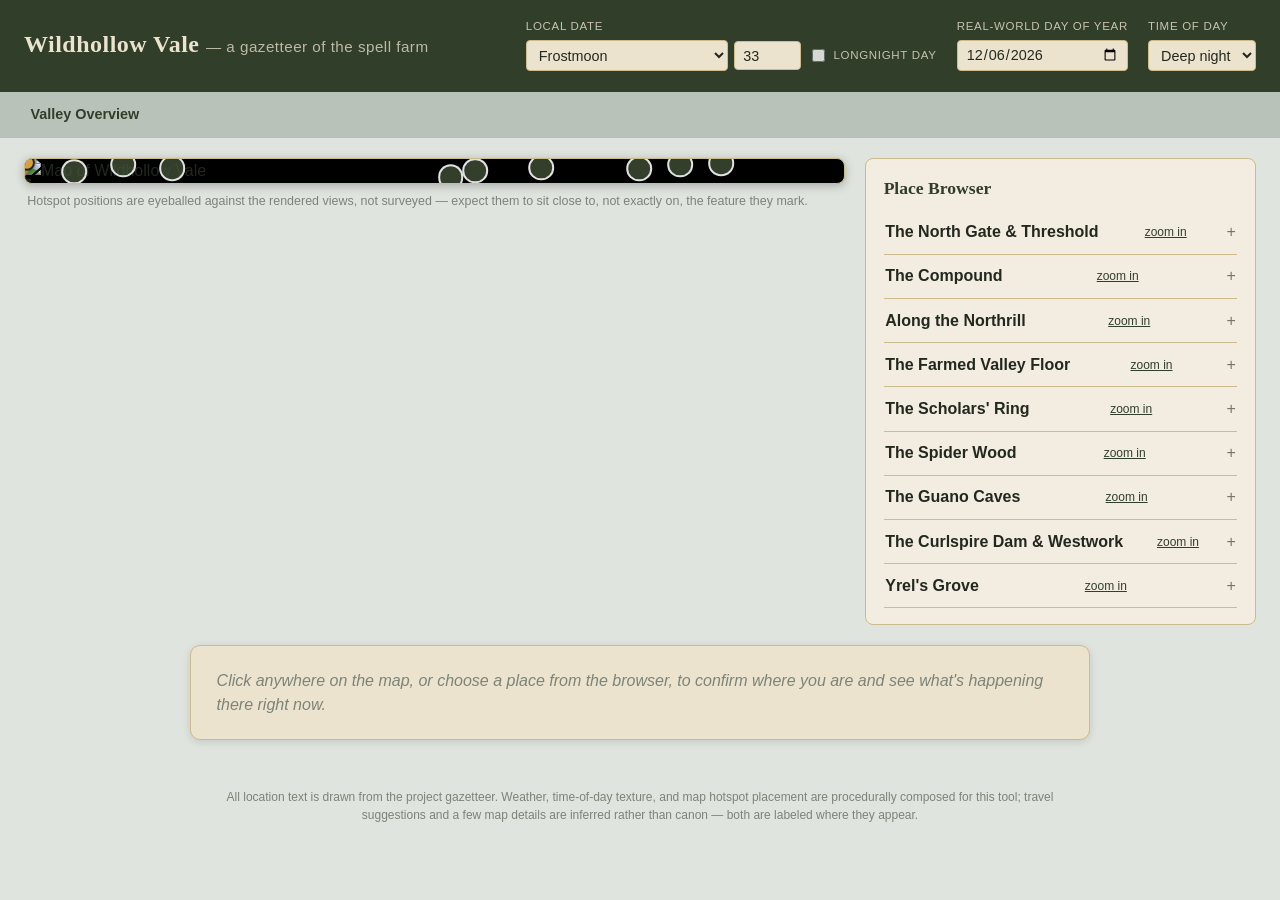
==== index.html @ c8e67093 "Initial draft" ====
<!DOCTYPE html>
<html lang="en">
<head>
<meta charset="UTF-8">
<meta name="viewport" content="width=device-width, initial-scale=1.0">
<title>Wildhollow Vale — Gazetteer</title>
<link rel="stylesheet" href="style.css">
</head>
<body>

<header class="topbar">
  <h1>Wildhollow Vale <span class="subtitle">— a gazetteer of the spell farm</span></h1>

  <div class="controls">
    <div class="control-group" id="date-group">
      <label>Local date</label>
      <div class="date-row">
        <select id="gnome-month"></select>
        <input type="number" id="gnome-day" min="1" max="45" step="1" aria-label="Day of month">
        <label class="longnight-toggle" id="longnight-toggle-wrap" hidden>
          <input type="checkbox" id="longnight-toggle"> Longnight day
        </label>
      </div>
    </div>

    <div class="control-group">
      <label for="real-date">Real-world day of year</label>
      <input type="date" id="real-date">
    </div>

    <div class="control-group">
      <label for="time-of-day">Time of day</label>
      <select id="time-of-day">
        <option value="deep_night">Deep night</option>
        <option value="dawn">Dawn</option>
        <option value="morning">Morning</option>
        <option value="midday">Midday</option>
        <option value="afternoon">Afternoon</option>
        <option value="sundown">Sundown</option>
        <option value="evening">Evening</option>
        <option value="night">Night</option>
      </select>
    </div>
  </div>
</header>

<nav class="breadcrumb" id="breadcrumb" aria-label="Map zoom level">
  <button id="crumb-overview" class="crumb-btn active">Valley Overview</button>
  <span id="crumb-current" class="crumb-current"></span>
</nav>

<main class="layout">

  <section class="map-pane">
    <div class="map-frame" id="map-frame">
      <div id="zoom-target" class="zoom-target">
        <img id="map-image" src="images/north_across_valley.jpg" alt="Map of Wildhollow Vale">
        <div id="hotspot-layer" class="hotspot-layer"></div>
        <button id="marker" class="marker" hidden aria-label="You are here">
          <span class="marker-pin"></span>
          <span class="marker-label" id="marker-label"></span>
        </button>
      </div>
    </div>
    <p class="map-caveat">Hotspot positions are eyeballed against the rendered views, not surveyed — expect them to sit close to, not exactly on, the feature they mark.</p>
  </section>

  <aside class="browser-pane">
    <h2>Place Browser</h2>
    <div id="cluster-list"></div>
  </aside>

</main>

<section class="output-pane" id="output-pane">
  <div class="output-card" id="output-card">
    <p class="output-empty">Click anywhere on the map, or choose a place from the browser, to confirm where you are and see what's happening there right now.</p>
  </div>
</section>

<footer class="app-footer">
  <p>All location text is drawn from the project gazetteer. Weather, time-of-day texture, and map hotspot placement are procedurally composed for this tool; travel suggestions and a few map details are inferred rather than canon — both are labeled where they appear.</p>
</footer>

<script src="app-data.js"></script>
<script src="app.js"></script>
</body>
</html>
---- style.css ----
:root {
  --ink: #23281f;
  --parchment: #ece3cf;
  --parchment-edge: #cdbb8c;
  --moss: #45543a;
  --moss-dark: #313e29;
  --stone: #7c8478;
  --sky: #dfe4de;
  --sky-deep: #b9c2b9;
  --lantern: #b9812f;
  --lantern-bright: #d99e3f;
  --night-indigo: #2c3646;

  --display-font: "Iowan Old Style", "Palatino Linotype", Palatino, Georgia, serif;
  --body-font: -apple-system, BlinkMacSystemFont, "Segoe UI", Roboto, sans-serif;
}

* { box-sizing: border-box; }

body {
  margin: 0;
  background: var(--sky);
  color: var(--ink);
  font-family: var(--body-font);
  line-height: 1.5;
}

/* ---------- Top bar ---------- */
.topbar {
  background: var(--moss-dark);
  color: var(--parchment);
  padding: 1.1rem 1.5rem 1.3rem;
  display: flex;
  flex-wrap: wrap;
  gap: 1rem 2rem;
  align-items: center;
  justify-content: space-between;
}

.topbar h1 {
  font-family: var(--display-font);
  font-weight: 600;
  font-size: 1.5rem;
  margin: 0;
  letter-spacing: 0.02em;
  white-space: nowrap;
}
.topbar .subtitle {
  font-family: var(--body-font);
  font-weight: 400;
  font-size: 0.95rem;
  opacity: 0.75;
}

.controls {
  display: flex;
  flex-wrap: wrap;
  gap: 1.25rem;
  align-items: flex-end;
}
.control-group {
  display: flex;
  flex-direction: column;
  gap: 0.3rem;
  font-size: 0.8rem;
}
.control-group label {
  text-transform: uppercase;
  letter-spacing: 0.06em;
  opacity: 0.8;
  font-size: 0.72rem;
}
.date-row { display: flex; gap: 0.4rem; align-items: center; }

select, input[type="date"], input[type="number"] {
  font-family: var(--body-font);
  font-size: 0.9rem;
  padding: 0.35rem 0.5rem;
  border-radius: 4px;
  border: 1px solid var(--parchment-edge);
  background: var(--parchment);
  color: var(--ink);
}
#gnome-day { width: 4.2rem; }
.longnight-toggle {
  display: flex; align-items: center; gap: 0.35rem;
  font-size: 0.78rem; text-transform: none; letter-spacing: normal;
  color: var(--parchment); opacity: 0.9;
}

/* ---------- Breadcrumb ---------- */
.breadcrumb {
  padding: 0.6rem 1.5rem;
  background: var(--sky-deep);
  font-size: 0.9rem;
  display: flex;
  align-items: center;
  gap: 0.5rem;
}
.crumb-btn {
  background: none;
  border: none;
  font: inherit;
  color: var(--moss-dark);
  cursor: pointer;
  padding: 0.15rem 0.4rem;
  border-radius: 3px;
  text-decoration: underline;
}
.crumb-btn.active {
  font-weight: 700;
  text-decoration: none;
  cursor: default;
}
.crumb-current::before { content: "›"; margin-right: 0.5rem; opacity: 0.6; }
.crumb-current:empty::before { content: ""; }

/* ---------- Layout ---------- */
.layout {
  display: grid;
  grid-template-columns: minmax(0, 2.1fr) minmax(260px, 1fr);
  gap: 1.25rem;
  padding: 1.25rem 1.5rem;
}
@media (max-width: 880px) {
  .layout { grid-template-columns: 1fr; }
}

/* ---------- Map ---------- */
.map-pane { min-width: 0; }
.map-frame {
  position: relative;
  width: 100%;
  overflow: hidden;
  border-radius: 8px;
  border: 1px solid var(--parchment-edge);
  background: #000;
  box-shadow: 0 2px 10px rgba(0,0,0,0.25);
}
.zoom-target {
  position: relative;
  width: 100%;
  transition: transform 0.6s ease;
  transform-origin: 50% 50%;
}
#map-image {
  display: block;
  width: 100%;
  height: auto;
  user-select: none;
  -webkit-user-drag: none;
}
.hotspot-layer {
  position: absolute;
  inset: 0;
}
.hotspot {
  position: absolute;
  transform: translate(-50%, -50%);
  width: 1.6rem;
  height: 1.6rem;
  border-radius: 50%;
  border: 2px solid rgba(255,255,255,0.85);
  background: rgba(69, 84, 58, 0.75);
  cursor: pointer;
  transition: transform 0.15s ease, background 0.15s ease;
  padding: 0;
}
.hotspot:hover, .hotspot:focus-visible {
  transform: translate(-50%, -50%) scale(1.25);
  background: var(--lantern-bright);
}
.hotspot.highlighted {
  background: var(--lantern-bright);
  box-shadow: 0 0 0 4px rgba(217, 158, 63, 0.4);
}
.hotspot .hotspot-tip {
  position: absolute;
  bottom: 130%;
  left: 50%;
  transform: translateX(-50%);
  background: var(--ink);
  color: var(--parchment);
  padding: 0.2rem 0.5rem;
  border-radius: 4px;
  font-size: 0.75rem;
  white-space: nowrap;
  opacity: 0;
  pointer-events: none;
  transition: opacity 0.15s ease;
}
.hotspot:hover .hotspot-tip, .hotspot:focus-visible .hotspot-tip { opacity: 1; }

.marker {
  position: absolute;
  transform: translate(-50%, -100%);
  background: none;
  border: none;
  cursor: default;
  display: flex;
  flex-direction: column;
  align-items: center;
  filter: drop-shadow(0 2px 3px rgba(0,0,0,0.5));
  animation: drop-in 0.35s ease;
}
.marker-pin {
  width: 0; height: 0;
  border-left: 9px solid transparent;
  border-right: 9px solid transparent;
  border-top: 22px solid var(--lantern);
  position: relative;
}
.marker-pin::after {
  content: "";
  position: absolute;
  top: -22px; left: -6px;
  width: 12px; height: 12px;
  border-radius: 50%;
  background: var(--lantern-bright);
  border: 2px solid var(--ink);
}
.marker-label {
  margin-top: 2px;
  background: var(--ink);
  color: var(--parchment);
  font-size: 0.72rem;
  padding: 0.1rem 0.4rem;
  border-radius: 3px;
  white-space: nowrap;
}
@keyframes drop-in {
  from { transform: translate(-50%, -160%); opacity: 0; }
  to   { transform: translate(-50%, -100%); opacity: 1; }
}

.map-caveat {
  font-size: 0.78rem;
  color: var(--stone);
  margin: 0.5rem 0.2rem 0;
}

/* ---------- Browser ---------- */
.browser-pane {
  background: #f2ede0;
  border: 1px solid var(--parchment-edge);
  border-radius: 8px;
  padding: 1rem 1.1rem;
  max-height: 640px;
  overflow-y: auto;
}
.browser-pane h2 {
  font-family: var(--display-font);
  font-size: 1.1rem;
  margin: 0 0 0.6rem;
  color: var(--moss-dark);
}
details.cluster {
  border-bottom: 1px solid var(--parchment-edge);
  padding: 0.3rem 0;
}
details.cluster summary {
  cursor: pointer;
  font-weight: 600;
  padding: 0.3rem 0.1rem;
  display: flex;
  justify-content: space-between;
  align-items: center;
  list-style: none;
}
details.cluster summary::-webkit-details-marker { display: none; }
details.cluster summary::after {
  content: "+";
  font-weight: 400;
  opacity: 0.6;
}
details.cluster[open] summary::after { content: "–"; }
.cluster.highlighted summary { color: var(--lantern); }
.cluster-locations {
  list-style: none;
  margin: 0.2rem 0 0.5rem;
  padding: 0;
}
.cluster-locations li { margin: 0; }
.loc-btn {
  display: block;
  width: 100%;
  text-align: left;
  background: none;
  border: none;
  font: inherit;
  padding: 0.3rem 0.4rem;
  border-radius: 4px;
  cursor: pointer;
  color: var(--ink);
}
.loc-btn:hover, .loc-btn:focus-visible { background: var(--sky-deep); }
.loc-btn.highlighted { background: var(--lantern-bright); font-weight: 600; }
.zoom-link {
  font-size: 0.75rem;
  text-decoration: underline;
  background: none;
  border: none;
  color: var(--moss-dark);
  cursor: pointer;
  padding: 0;
  margin-left: 0.4rem;
}

/* ---------- Output ---------- */
.output-pane { padding: 0 1.5rem 1.75rem; }
.output-card {
  background: var(--parchment);
  border: 1px solid var(--parchment-edge);
  border-radius: 10px;
  padding: 1.4rem 1.6rem;
  max-width: 900px;
  margin: 0 auto;
  box-shadow: 0 2px 8px rgba(0,0,0,0.12);
}
.output-empty { color: var(--stone); font-style: italic; margin: 0; }
.output-card h3 {
  font-family: var(--display-font);
  font-size: 1.4rem;
  margin: 0 0 0.15rem;
  color: var(--moss-dark);
}
.output-meta {
  font-size: 0.8rem;
  color: var(--stone);
  margin: 0 0 0.9rem;
  text-transform: uppercase;
  letter-spacing: 0.04em;
}
.output-card p { margin: 0 0 0.85rem; }
.output-card p:last-child { margin-bottom: 0; }
.section-label {
  font-weight: 700;
  font-size: 0.75rem;
  text-transform: uppercase;
  letter-spacing: 0.05em;
  color: var(--moss);
  display: block;
  margin-bottom: 0.15rem;
}
.flag-note {
  font-size: 0.78rem;
  color: var(--stone);
  font-style: italic;
}
.travel-list {
  margin: 0.2rem 0 0;
  padding-left: 1.1rem;
}

.app-footer {
  padding: 0.5rem 1.5rem 1.5rem;
  font-size: 0.75rem;
  color: var(--stone);
  max-width: 900px;
  margin: 0 auto;
  text-align: center;
}
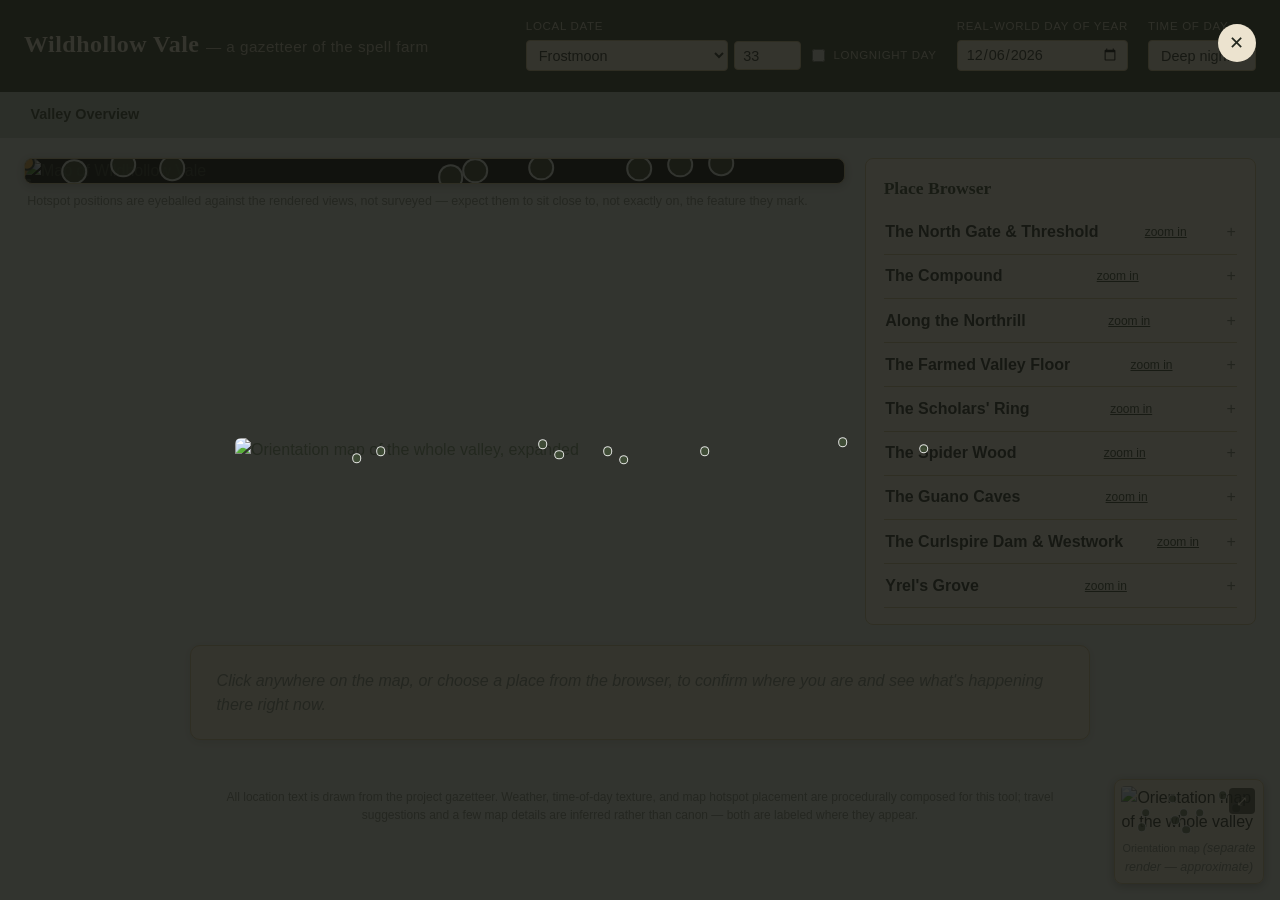
==== commit 69875d9a: "Add files via upload" ====
--- a/index.html
+++ b/index.html
@@ -65,6 +65,25 @@
     <p class="map-caveat">Hotspot positions are eyeballed against the rendered views, not surveyed — expect them to sit close to, not exactly on, the feature they mark.</p>
   </section>
 
+  <div id="minimap" class="minimap">
+    <button id="minimap-expand-btn" class="minimap-expand-btn" title="Expand orientation map" aria-label="Expand orientation map">⤢</button>
+    <div class="minimap-frame" id="minimap-frame">
+      <img id="minimap-image" src="images/overhead_map.jpg" alt="Orientation map of the whole valley">
+      <div id="minimap-hotspot-layer" class="minimap-hotspot-layer"></div>
+      <div id="minimap-indicator" class="minimap-indicator" hidden></div>
+    </div>
+    <p class="minimap-label">Orientation map <span class="flag-note">(separate render — approximate)</span></p>
+  </div>
+
+  <div id="minimap-overlay" class="minimap-overlay" hidden>
+    <button id="minimap-collapse-btn" class="minimap-collapse-btn" title="Close orientation map" aria-label="Close orientation map">✕</button>
+    <div class="minimap-overlay-frame">
+      <img id="minimap-overlay-image" src="images/overhead_map.jpg" alt="Orientation map of the whole valley, expanded">
+      <div id="minimap-overlay-hotspot-layer" class="minimap-hotspot-layer"></div>
+      <div id="minimap-overlay-indicator" class="minimap-indicator" hidden></div>
+    </div>
+  </div>
+
   <aside class="browser-pane">
     <h2>Place Browser</h2>
     <div id="cluster-list"></div>
--- a/style.css
+++ b/style.css
@@ -351,6 +351,20 @@
   margin: 0.2rem 0 0;
   padding-left: 1.1rem;
 }
+.travel-link {
+  background: none;
+  border: none;
+  font: inherit;
+  color: var(--moss-dark);
+  text-decoration: underline;
+  text-underline-offset: 2px;
+  cursor: pointer;
+  padding: 0;
+  font-weight: 600;
+}
+.travel-link:hover, .travel-link:focus-visible {
+  color: var(--lantern);
+}
 
 .app-footer {
   padding: 0.5rem 1.5rem 1.5rem;
@@ -360,3 +374,103 @@
   margin: 0 auto;
   text-align: center;
 }
+
+/* ---------- Minimap ---------- */
+.minimap {
+  position: fixed;
+  right: 1rem;
+  bottom: 1rem;
+  width: 150px;
+  z-index: 40;
+  background: rgba(236, 227, 207, 0.95);
+  border: 1px solid var(--parchment-edge);
+  border-radius: 8px;
+  padding: 0.4rem;
+  box-shadow: 0 2px 10px rgba(0,0,0,0.3);
+}
+.minimap-frame {
+  position: relative;
+  width: 100%;
+  border-radius: 4px;
+  overflow: hidden;
+  cursor: pointer;
+}
+.minimap-frame img { display: block; width: 100%; height: auto; }
+.minimap-hotspot-layer { position: absolute; inset: 0; }
+.minimap-hotspot-layer .hotspot {
+  width: 0.6rem;
+  height: 0.6rem;
+  border-width: 1px;
+}
+.minimap-indicator {
+  position: absolute;
+  border: 2px solid var(--lantern-bright);
+  box-shadow: 0 0 0 1px rgba(0,0,0,0.4);
+  border-radius: 2px;
+  pointer-events: none;
+  transform: translate(-50%, -50%);
+}
+.minimap-indicator.dot {
+  width: 0.8rem;
+  height: 0.8rem;
+  border-radius: 50%;
+  background: var(--lantern-bright);
+  animation: pulse-dot 1.4s ease-in-out infinite;
+}
+@keyframes pulse-dot {
+  0%, 100% { box-shadow: 0 0 0 0 rgba(217, 158, 63, 0.55); }
+  50% { box-shadow: 0 0 0 6px rgba(217, 158, 63, 0); }
+}
+.minimap-expand-btn {
+  position: absolute;
+  top: 0.5rem;
+  right: 0.5rem;
+  z-index: 2;
+  background: rgba(35,40,31,0.75);
+  color: var(--parchment);
+  border: none;
+  border-radius: 4px;
+  width: 1.6rem;
+  height: 1.6rem;
+  cursor: pointer;
+  font-size: 0.9rem;
+  line-height: 1;
+}
+.minimap-label {
+  margin: 0.3rem 0 0;
+  font-size: 0.68rem;
+  text-align: center;
+  color: var(--stone);
+}
+
+.minimap-overlay {
+  position: fixed;
+  inset: 0;
+  z-index: 100;
+  background: rgba(20, 22, 17, 0.85);
+  display: flex;
+  align-items: center;
+  justify-content: center;
+  padding: 3rem;
+}
+.minimap-overlay-frame {
+  position: relative;
+  max-width: 90vmin;
+  max-height: 90vh;
+  width: 100%;
+}
+.minimap-overlay-frame img { display: block; width: 100%; height: auto; border-radius: 6px; }
+.minimap-collapse-btn {
+  position: fixed;
+  top: 1.5rem;
+  right: 1.5rem;
+  z-index: 101;
+  background: var(--parchment);
+  color: var(--ink);
+  border: none;
+  border-radius: 50%;
+  width: 2.4rem;
+  height: 2.4rem;
+  font-size: 1.1rem;
+  cursor: pointer;
+}
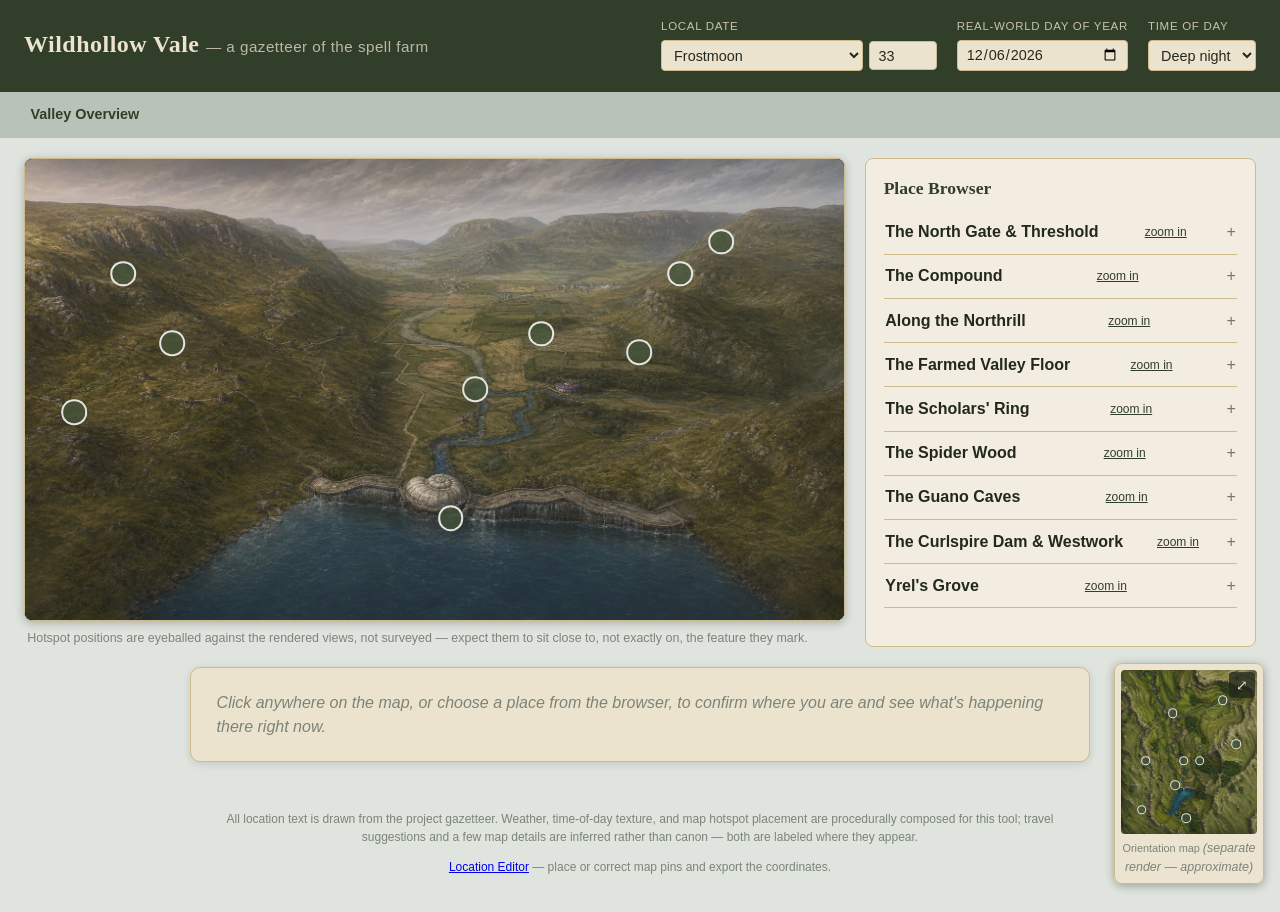
==== commit 7dc82ea5: "Add files via upload" ====
--- a/index.html
+++ b/index.html
@@ -3,6 +3,7 @@
 <head>
 <meta charset="UTF-8">
 <meta name="viewport" content="width=device-width, initial-scale=1.0">
+<link rel="icon" href="data:,">
 <title>Wildhollow Vale — Gazetteer</title>
 <link rel="stylesheet" href="style.css">
 </head>
@@ -99,6 +100,7 @@
 
 <footer class="app-footer">
   <p>All location text is drawn from the project gazetteer. Weather, time-of-day texture, and map hotspot placement are procedurally composed for this tool; travel suggestions and a few map details are inferred rather than canon — both are labeled where they appear.</p>
+  <p><a href="editor.html">Location Editor</a> — place or correct map pins and export the coordinates.</p>
 </footer>
 
 <script src="app-data.js"></script>
--- a/style.css
+++ b/style.css
@@ -82,6 +82,7 @@
   color: var(--ink);
 }
 #gnome-day { width: 4.2rem; }
+#longnight-toggle-wrap[hidden] { display: none; }
 .longnight-toggle {
   display: flex; align-items: center; gap: 0.35rem;
   font-size: 0.78rem; text-transform: none; letter-spacing: normal;
@@ -191,6 +192,7 @@
 }
 .hotspot:hover .hotspot-tip, .hotspot:focus-visible .hotspot-tip { opacity: 1; }
 
+.marker[hidden] { display: none; }
 .marker {
   position: absolute;
   transform: translate(-50%, -100%);
@@ -443,6 +445,7 @@
   color: var(--stone);
 }
 
+.minimap-overlay[hidden] { display: none; }
 .minimap-overlay {
   position: fixed;
   inset: 0;
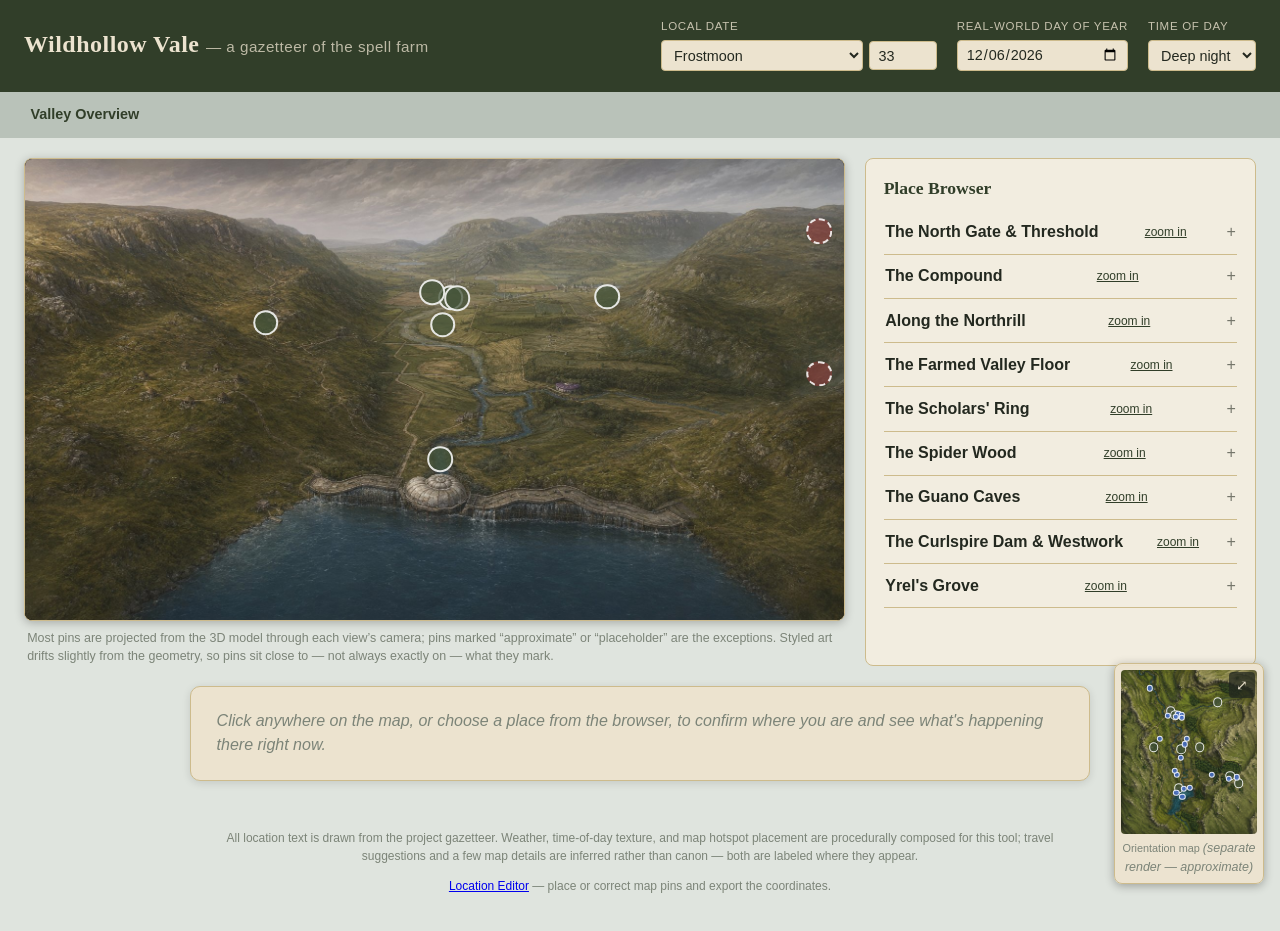
==== commit e134e74f: "Add files via upload" ====
--- a/index.html
+++ b/index.html
@@ -63,7 +63,7 @@
         </button>
       </div>
     </div>
-    <p class="map-caveat">Hotspot positions are eyeballed against the rendered views, not surveyed — expect them to sit close to, not exactly on, the feature they mark.</p>
+    <p class="map-caveat">Most pins are projected from the 3D model through each view&rsquo;s camera; pins marked &ldquo;approximate&rdquo; or &ldquo;placeholder&rdquo; are the exceptions. Styled art drifts slightly from the geometry, so pins sit close to &mdash; not always exactly on &mdash; what they mark.</p>
   </section>
 
   <div id="minimap" class="minimap">
--- a/style.css
+++ b/style.css
@@ -157,7 +157,7 @@
 }
 .hotspot {
   position: absolute;
-  transform: translate(-50%, -50%);
+  transform: translate(-50%, -50%) scale(calc(1 / var(--zoom, 1)));
   width: 1.6rem;
   height: 1.6rem;
   border-radius: 50%;
@@ -168,7 +168,7 @@
   padding: 0;
 }
 .hotspot:hover, .hotspot:focus-visible {
-  transform: translate(-50%, -50%) scale(1.25);
+  transform: translate(-50%, -50%) scale(calc(1.25 / var(--zoom, 1)));
   background: var(--lantern-bright);
 }
 .hotspot.highlighted {
@@ -195,7 +195,8 @@
 .marker[hidden] { display: none; }
 .marker {
   position: absolute;
-  transform: translate(-50%, -100%);
+  transform: translate(-50%, -100%) scale(calc(1 / var(--zoom, 1)));
+  transform-origin: 50% 100%;
   background: none;
   border: none;
   cursor: default;
@@ -231,8 +232,8 @@
   white-space: nowrap;
 }
 @keyframes drop-in {
-  from { transform: translate(-50%, -160%); opacity: 0; }
-  to   { transform: translate(-50%, -100%); opacity: 1; }
+  from { transform: translate(-50%, -160%) scale(calc(1 / var(--zoom, 1))); opacity: 0; }
+  to   { transform: translate(-50%, -100%) scale(calc(1 / var(--zoom, 1))); opacity: 1; }
 }
 
 .map-caveat {
@@ -404,6 +405,16 @@
   height: 0.6rem;
   border-width: 1px;
 }
+.hotspot.placeholder-pin {
+  border-style: dashed;
+  background: rgba(150, 60, 60, 0.55);
+}
+.minimap-hotspot-layer .hotspot.location-pin {
+  width: 0.4rem;
+  height: 0.4rem;
+  background: rgba(70, 110, 200, 0.85);
+  border-width: 1px;
+}
 .minimap-indicator {
   position: absolute;
   border: 2px solid var(--lantern-bright);
